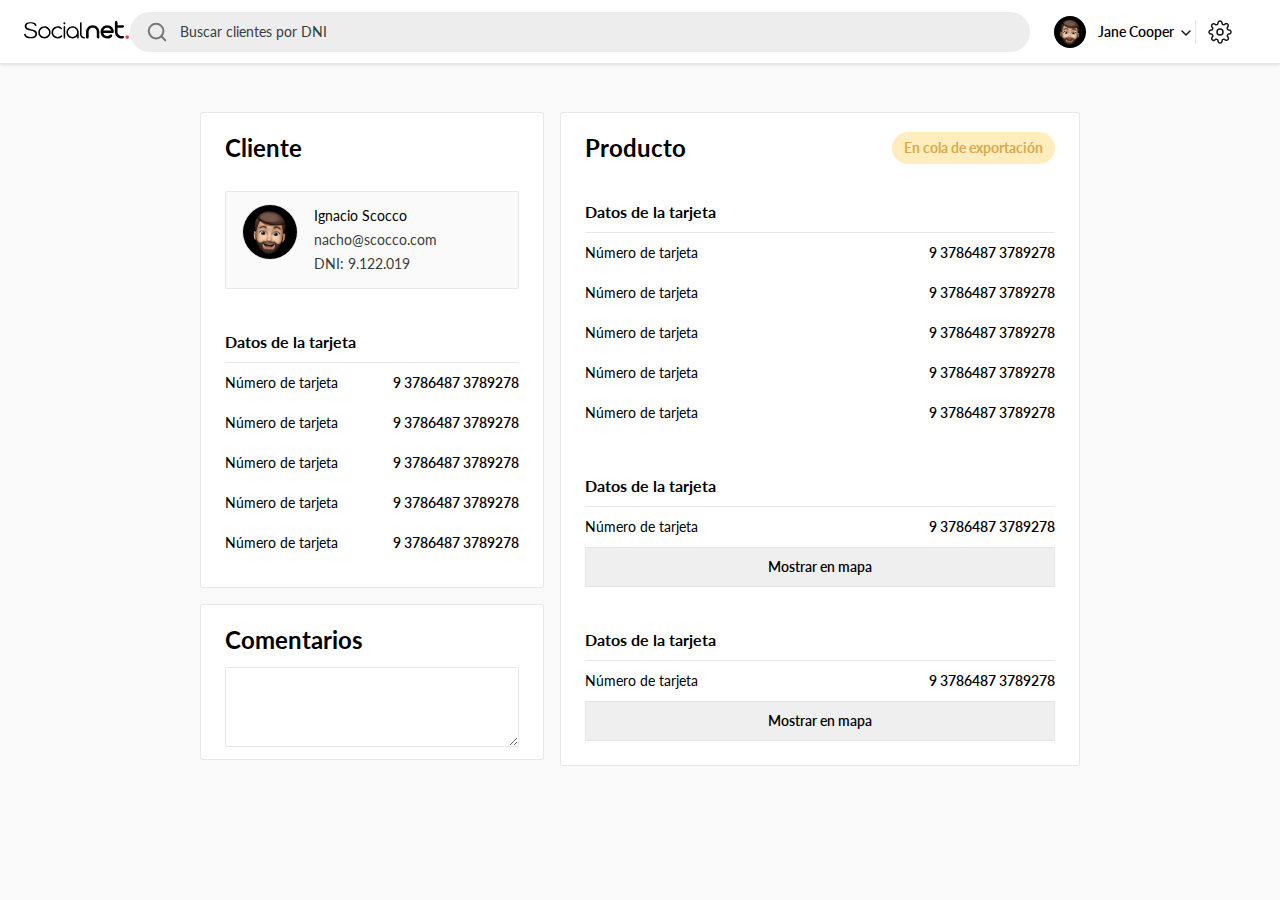
==== index.html @ 260677ef "Initial commit" ====
<!DOCTYPE html>
<html lang="en" dir="ltr">

<head>
    <meta charset="utf-8">
    <title>move dni</title>
    <link rel="stylesheet" href="./style/reset.css" />
    <link rel="stylesheet" href="./style/style.css" />
    <link rel="icon" type="image/x-icon" href="./images/favicon.ico">
    <meta name="viewport" content="width=device-width,initial-scale=1">
    <script type="text/javascript" src="js/main.js"></script>
</head>

<body>
    <section class="navigation" id="navigation">
        <div class="logo">
            <img src="./style/images/socialnet.svg">
        </div>
        <div class="searchbar">
            <img class="icon" src="./style/images/icons/search.svg">
            <p class="placeholder text-grey">Buscar clientes por DNI</p>

        </div>
        <div class="links-right">
            <img class="profile-pic" src="style/images/profile.jpeg">
            <div class="profile-name">
                <p> Jane Cooper</p>
                <img class="icon" src="./style/images/icons/dropdown.svg">
            </div>
            <span class="divider"></span>
            <img class="icon" src="style/images/icons/settings.svg">
        </div>
    </section>
    <!-- <div class="toast toast-resting">
        <p>Encontrá clientes ingresando su DNI en el buscador</p>
    </div> -->

    <!-- <div class="illustration">
        <img src="style/images/machines.png">
    </div> -->

    <div class="content">
        <!-- surfaces son las cards blancas -->
        <!-- columna izquierda -->
        <div class="left">
            <div class="surface">
                <div class="main-title">
                    <h1>Cliente</h1>
                    <span class="tag tag-yellow text-yellow">En cola de exportación</span>
                </div>
                <div class="card-client">
                    <img class="client-pic" src="./style/images/profile.jpeg">
                    <div class="client-details">
                        <p>Ignacio Scocco</p>
                        <p class="text-grey">nacho@scocco.com</p>
                        <p class="text-grey">DNI: 9.122.019 </p>
                    </div>
                </div>
                <div class="data-block">
                    <div class="subtitle">
                        <h2>Datos de la tarjeta</h2>
                    </div>
                    <div class="row-text">
                        <p class="row-title">Número de tarjeta</p>
                        <p class="row-key">9 3786487 3789278</p>
                    </div>
                    <div class="row-text">
                        <p class="row-title">Número de tarjeta</p>
                        <p class="row-key">9 3786487 3789278</p>
                    </div>
                    <div class="row-text">
                        <p class="row-title">Número de tarjeta</p>
                        <p class="row-key">9 3786487 3789278</p>
                    </div>
                    <div class="row-text">
                        <p class="row-title">Número de tarjeta</p>
                        <p class="row-key">9 3786487 3789278</p>
                    </div>
                    <div class="row-text">
                        <p class="row-title">Número de tarjeta</p>
                        <p class="row-key">9 3786487 3789278</p>
                    </div>
                </div>
            </div>
            <div class="surface second">
                <div class="main-title">
                    <h1>Comentarios</h1>
                    <span class="tag tag-yellow text-yellow">En cola de exportación</span>
                </div>
                <textarea rows="row" class="comments"></textarea>
            </div>
        </div>
        <!-- columna derecha -->
        <div class="surface right">
            <div class="main-title">
                <h1>Producto</h1>
                <span class="tag tag-yellow text-yellow">En cola de exportación</span>
            </div>
            <!-- estos sin los bloques subtitle + rows de data -->
            <div class="data-block">
                <div class="subtitle">
                    <h2>Datos de la tarjeta</h2>
                </div>
                <div class="row-text">
                    <p class="row-title">Número de tarjeta</p>
                    <p class="row-key">9 3786487 3789278</p>
                </div>
                <div class="row-text">
                    <p class="row-title">Número de tarjeta</p>
                    <p class="row-key">9 3786487 3789278</p>
                </div>
                <div class="row-text">
                    <p class="row-title">Número de tarjeta</p>
                    <p class="row-key">9 3786487 3789278</p>
                </div>
                <div class="row-text">
                    <p class="row-title">Número de tarjeta</p>
                    <p class="row-key">9 3786487 3789278</p>
                </div>
                <div class="row-text">
                    <p class="row-title">Número de tarjeta</p>
                    <p class="row-key">9 3786487 3789278</p>
                </div>
            </div>
            <!-- acá viene otro bloque -->
            <div class="data-block">
                <div class="subtitle">
                    <h2>Datos de la tarjeta</h2>
                </div>
                <div class="row-text">
                    <p class="row-title">Número de tarjeta</p>
                    <p class="row-key">9 3786487 3789278</p>
                </div>
                <button class="button">
                    <p>Mostrar en mapa</p>
                </button>
            </div>

            <div class="data-block">
                <div class="subtitle">
                    <h2>Datos de la tarjeta</h2>
                </div>
                <div class="row-text">
                    <p class="row-title">Número de tarjeta</p>
                    <p class="row-key">9 3786487 3789278</p>
                </div>
                <button class="button">
                    <p>Mostrar en mapa</p>
                </button>
            </div>

        </div>
    </div>
</body>

</html>
---- style/style.css ----
@import url('https://fonts.googleapis.com/css2?family=Lato:wght@300;400;600;700;900&family=Work+Sans:wght@400;500;600&display=swap');
:root {
    --black: #17181A;
    --dark-grey: #3B3C3D;
    --dark-background: #ededed;
    --blue: #3E44C9;
    --pink: #FE7D72;
    --green: #6CA393;
    --yellow: #F7BD54;
    --light-blue: #00BFE7;
    --lines: #e8e8e8;
}

body {
    background-color: #fafafa;
}


/* fonts */

h1 {
    font-family: Lato;
    font-style: normal;
    font-weight: bold;
    font-size: 24px;
    line-height: 54px;
}

h2 {
    font-family: Lato;
    font-style: normal;
    font-weight: bold;
    font-size: 16px;
    line-height: 24px;
}

p,
.tag {
    font-family: Lato;
    font-style: normal;
    font-weight: normal;
    font-size: 14px;
    line-height: 24px;
}


/* font colors */

.text-black {
    color: var(--black);
}

.text-grey {
    color: var(--dark-grey);
}

.text-yellow {
    color: #DBA84B;
}


/* components */

.navigation {
    background-color: white;
    height: 64px;
    width: 100%;
    z-index: 2;
    border-bottom: 1px solid var(--lines);
    display: flex;
    justify-content: space-between;
    padding: 0px 24px;
    box-shadow: 0px 0px 4.72964px rgba(0, 0, 0, 0.16);
}

.navigation>*,
.searchbar>*,
.links-right>*,
.profile-name>* {
    align-self: center;
}

.logo {
    align-self: center;
}

.searchbar {
    background-color: var(--dark-background);
    border-radius: 80px;
    height: 40px;
    width: 900px;
    display: flex;
    flex-direction: row;
}

.searchbar .placeholder {
    margin-left: 12px;
}

.searchbar .icon {
    margin-left: 16px;
}

.links-right {
    position: relative;
    display: flex;
    flex-direction: row;
    justify-content: space-evenly;
    width: 226px;
    padding: 8px 12px;
}

.links-right .profile-pic {
    border-radius: 80px;
    width: 32px;
    height: 32px;
}

.profile-name p {
    display: inline-block;
    font-weight: 600;
}

.profile-name img {
    position: absolute;
    top: 16px;
    margin-left: 4px;
}

.links-right .divider {
    border-left: 1px solid var(--lines);
    height: 24px;
    width: 1px;
    margin-left: 8px;
}

.toast {
    width: 100%;
    height: 48px;
}

.toast p {
    display: inline-block;
    width: 100%;
    text-align: center;
    margin-top: 10px;
}

.toast-resting {
    border: 1px solid var(--lines);
    box-sizing: border-box;
    background-color: white;
}

.illustration {
    margin: auto;
    max-width: 500px;
}


/* columns and content */

.content {
    display: flex;
    flex-direction: row;
    margin: auto;
    width: fit-content;
    padding: 48px 0px;
}

.surface {
    background: #FFFFFF;
    /* grey */
    border: 1px solid var(--lines);
    box-sizing: border-box;
    border-radius: 2px;
    padding: 8px 24px;
}

.left {
    width: 344px;
    height: fit-content;
    display: flex;
    flex-direction: column;
}

.right {
    width: 520px;
    margin-left: 16px;
    height: fit-content;
}

.surface.second {
    margin-top: 16px;
}


/* Main title */

.main-title {
    height: 54px;
    display: flex;
    justify-content: space-between;
    align-items: center;
}

.main-title>* {
    display: inline-block;
    align-items: center;
}

.left .tag {
    display: none;
}

.tag {
    border-radius: 80px;
    padding: 4px 12px;
    height: 32px;
    font-weight: bold;
}

.tag-yellow {
    background-color: #FFEDBE;
}


/* data block */

.data-block {
    padding: 16px 0px;
}


/* subtitle */

.subtitle {
    height: 42px;
    border-bottom: 1px solid var(--lines);
}

.subtitle h2 {
    display: inline-block;
    vertical-align: middle;
    line-height: 42px;
}


/* rows of data */

.row-text p {
    display: inline-block;
    justify-self: center;
    line-height: 40px;
}

.row-text {
    display: flex;
    justify-content: space-between;
    height: 40px;
}

.row-text .row-key {
    font-weight: 600;
}


/* button */

.button {
    width: 100%;
    border: 1px solid var(--lines);
    height: 40px;
}

.button:hover {
    background-color: #fafafa;
}

.button p {
    font-weight: 600;
}


/* card client */

.card-client {
    width: 100%;
    padding: 12px 16px;
    margin: 16px 0px;
    background: #FAFAFA;
    border: 1px solid #E8E8E8;
    box-sizing: border-box;
    border-radius: 2px;
    display: flex;
    flex-direction: row;
}

.card-client .client-pic {
    border-radius: 80px;
    border: 1px solid #E8E8E8;
    box-sizing: border-box;
    width: 56px;
    height: 56px;
}

.card-client .client-details {
    margin-left: 16px;
}


/* Comments */

.comments {
    border: 1px solid var(--lines);
    border-radius: 2px;
    width: 100%;
    height: 80px;
}
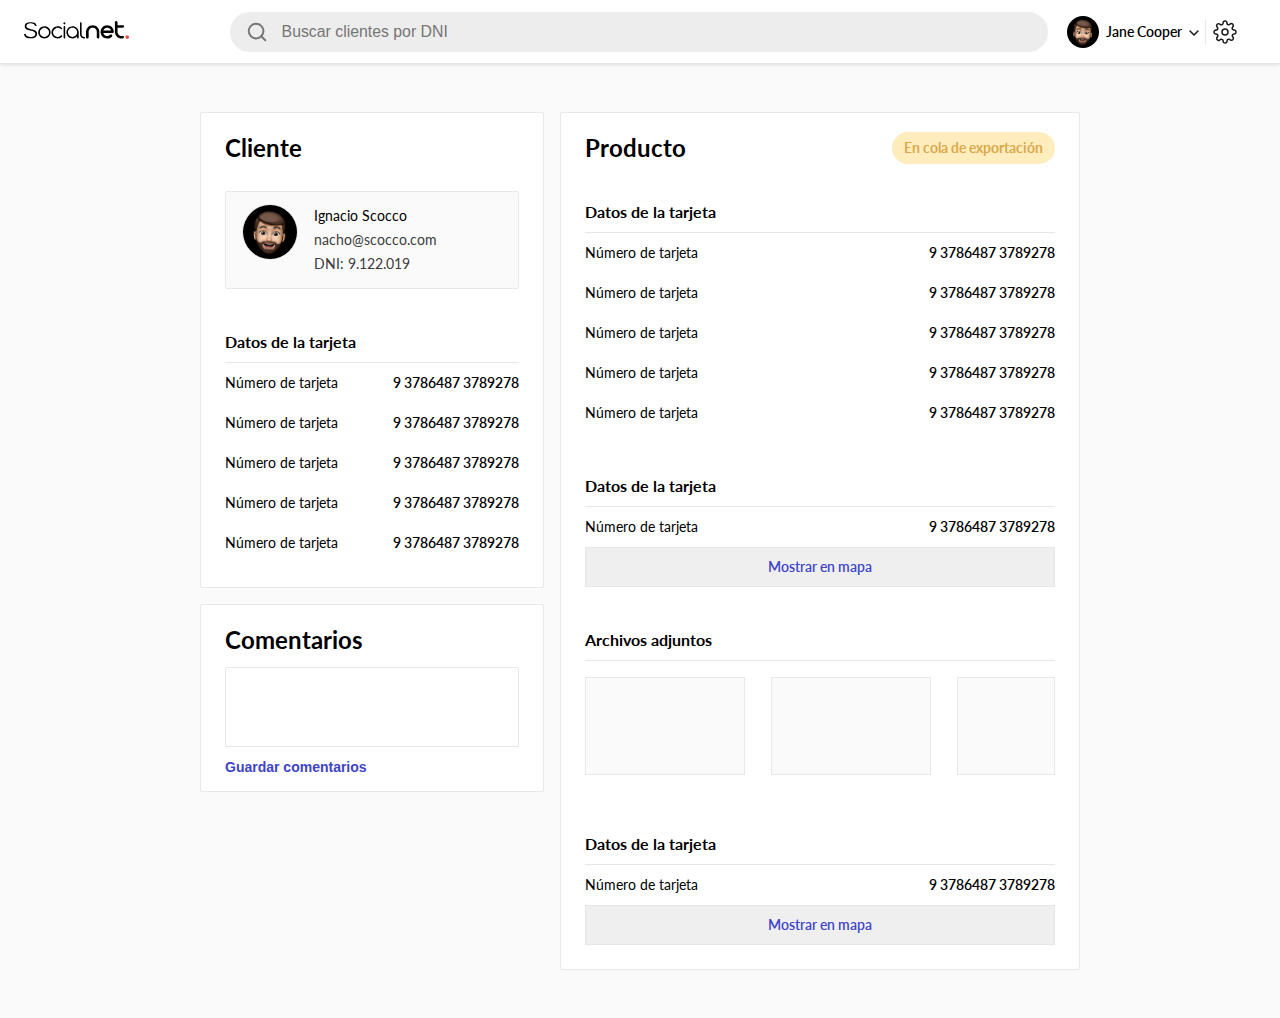
==== commit 54f53eb1: "buttons, login, and fixes" ====
--- a/index.html
+++ b/index.html
@@ -18,8 +18,8 @@
         </div>
         <div class="searchbar">
             <img class="icon" src="./style/images/icons/search.svg">
-            <p class="placeholder text-grey">Buscar clientes por DNI</p>
-
+            <input type="text" placeholder="Buscar clientes por DNI" onfocus="this.placeholder = ''" onblur="this.placeholder = 'Buscar clientes por DNI'" class="placeholder text-grey">
+            <img class="icon-close" src="./style/images/icons/close.svg">
         </div>
         <div class="links-right">
             <img class="profile-pic" src="style/images/profile.jpeg">
@@ -31,12 +31,23 @@
             <img class="icon" src="style/images/icons/settings.svg">
         </div>
     </section>
+
+    <!-- TOASTS -->
     <!-- <div class="toast toast-resting">
         <p>Encontrá clientes ingresando su DNI en el buscador</p>
     </div> -->
 
+    <!-- <div class="toast toast-error">
+        <p>No encontramos ningún cliente con ese DNI</p>
+    </div> -->
+
+    <!-- ILLUSTRATIONS -->
     <!-- <div class="illustration">
         <img src="style/images/machines.png">
+    </div> -->
+
+    <!-- <div class="illustration">
+        <img src="style/images/couch.png">
     </div> -->
 
     <div class="content">
@@ -88,6 +99,7 @@
                     <span class="tag tag-yellow text-yellow">En cola de exportación</span>
                 </div>
                 <textarea rows="row" class="comments"></textarea>
+                <button class="inline-button">Guardar comentarios</button>
             </div>
         </div>
         <!-- columna derecha -->
@@ -122,7 +134,7 @@
                     <p class="row-key">9 3786487 3789278</p>
                 </div>
             </div>
-            <!-- acá viene otro bloque -->
+            <!-- otro bloque -->
             <div class="data-block">
                 <div class="subtitle">
                     <h2>Datos de la tarjeta</h2>
@@ -135,7 +147,25 @@
                     <p>Mostrar en mapa</p>
                 </button>
             </div>
+            <!-- archivos -->
+            <div class="data-block">
+                <div class="subtitle">
+                    <h2>Archivos adjuntos</h2>
+                </div>
+                <div class="row-photos">
+                    <div class="photo-id">
+                        <img src="">
+                    </div>
+                    <div class="photo-id">
+                        <img src="">
+                    </div>
+                    <div class="photo-selfie">
+                        <img src="">
+                    </div>
+                </div>
 
+            </div>
+            <!-- otro bloque -->
             <div class="data-block">
                 <div class="subtitle">
                     <h2>Datos de la tarjeta</h2>
--- a/style/style.css
+++ b/style/style.css
@@ -12,6 +12,7 @@
 }
 
 body {
+    position: relative;
     background-color: #fafafa;
 }
 
@@ -35,6 +36,7 @@
 }
 
 p,
+label,
 .tag {
     font-family: Lato;
     font-style: normal;
@@ -62,6 +64,7 @@
 /* components */
 
 .navigation {
+    position: relative;
     background-color: white;
     height: 64px;
     width: 100%;
@@ -82,9 +85,11 @@
 
 .logo {
     align-self: center;
+    width: 226px;
 }
 
 .searchbar {
+    position: relative;
     background-color: var(--dark-background);
     border-radius: 80px;
     height: 40px;
@@ -95,10 +100,29 @@
 
 .searchbar .placeholder {
     margin-left: 12px;
+    border: none;
+    background: none;
+    outline: none;
+    width: 80%;
 }
 
 .searchbar .icon {
     margin-left: 16px;
+}
+
+.searchbar .icon-close {
+    display: none;
+}
+
+.placeholder:focus+.icon-close {
+    display: inline;
+    position: absolute;
+    right: 8px;
+}
+
+.searchbar:hover {
+    background-color: white;
+    border: 1px inset var(--black);
 }
 
 .links-right {
@@ -116,9 +140,18 @@
     height: 32px;
 }
 
+.profile-name {
+    margin-right: 8px;
+}
+
 .profile-name p {
     display: inline-block;
     font-weight: 600;
+}
+
+.links-right>*:hover {
+    opacity: 80%;
+    cursor: pointer;
 }
 
 .profile-name img {
@@ -144,6 +177,7 @@
     width: 100%;
     text-align: center;
     margin-top: 10px;
+    font-weight: 700;
 }
 
 .toast-resting {
@@ -152,9 +186,20 @@
     background-color: white;
 }
 
+.toast-error {
+    border-bottom: 1px solid #FE4E40;
+    background: #FFD1D1;
+    color: #FE4E40;
+}
+
 .illustration {
     margin: auto;
     max-width: 500px;
+}
+
+.illustration-login {
+    margin: auto;
+    max-width: 320px;
 }
 
 
@@ -264,6 +309,32 @@
     font-weight: 600;
 }
 
+.row-photos {
+    display: flex;
+    justify-content: space-between;
+    padding: 16px 0px;
+}
+
+
+/* photos */
+
+.photo-id {
+    height: 98px;
+    width: 160px;
+    background: url() #fafafa;
+    border: 1px solid var(--lines)
+}
+
+.photo-selfie {
+    height: 98px;
+    width: 98px;
+    background: url() #fafafa;
+    border: 1px solid var(--lines)
+}
+
+.photo-id:hover,
+.photo-selfie:hover {}
+
 
 /* button */
 
@@ -271,6 +342,7 @@
     width: 100%;
     border: 1px solid var(--lines);
     height: 40px;
+    color: var(--blue);
 }
 
 .button:hover {
@@ -279,6 +351,20 @@
 
 .button p {
     font-weight: 600;
+}
+
+.inline-button {
+    background: none;
+    outline: none;
+    border: none;
+    padding: 8px 0px;
+    font-weight: 600;
+    font-size: 14px;
+    color: var(--blue);
+}
+
+.inline-button:hover {
+    opacity: 80%;
 }
 
 
@@ -313,7 +399,58 @@
 
 .comments {
     border: 1px solid var(--lines);
+    resize: none;
+    background: none;
+    outline: none;
     border-radius: 2px;
     width: 100%;
     height: 80px;
+    padding: 8px;
+}
+
+
+/* form */
+
+.login-content {
+    width: 360px;
+    margin: auto;
+    /* margin-top: 24px; */
+}
+
+.login-content h1 {
+    display: inline-block;
+    margin-bottom: 8px;
+}
+
+.login-button {
+    margin-top: 24px;
+    font-weight: 600;
+    color: var(--blue);
+    height: 48px;
+}
+
+.field-box {
+    height: 40px;
+    -webkit-transition: all 0.30s ease-in-out;
+    -moz-transition: all 0.30s ease-in-out;
+    -ms-transition: all 0.30s ease-in-out;
+    -o-transition: all 0.30s ease-in-out;
+    outline: none;
+    padding: 3px 0px 3px 3px;
+    margin: 5px 1px 3px 0px;
+    border: 1px solid #DDDDDD;
+}
+
+.field-box:focus {
+    border: 1px solid var(--black);
+    box-shadow: none;
+}
+
+form {
+    display: flex;
+    flex-direction: column;
+}
+
+#login {
+    padding-top: 40px;
 }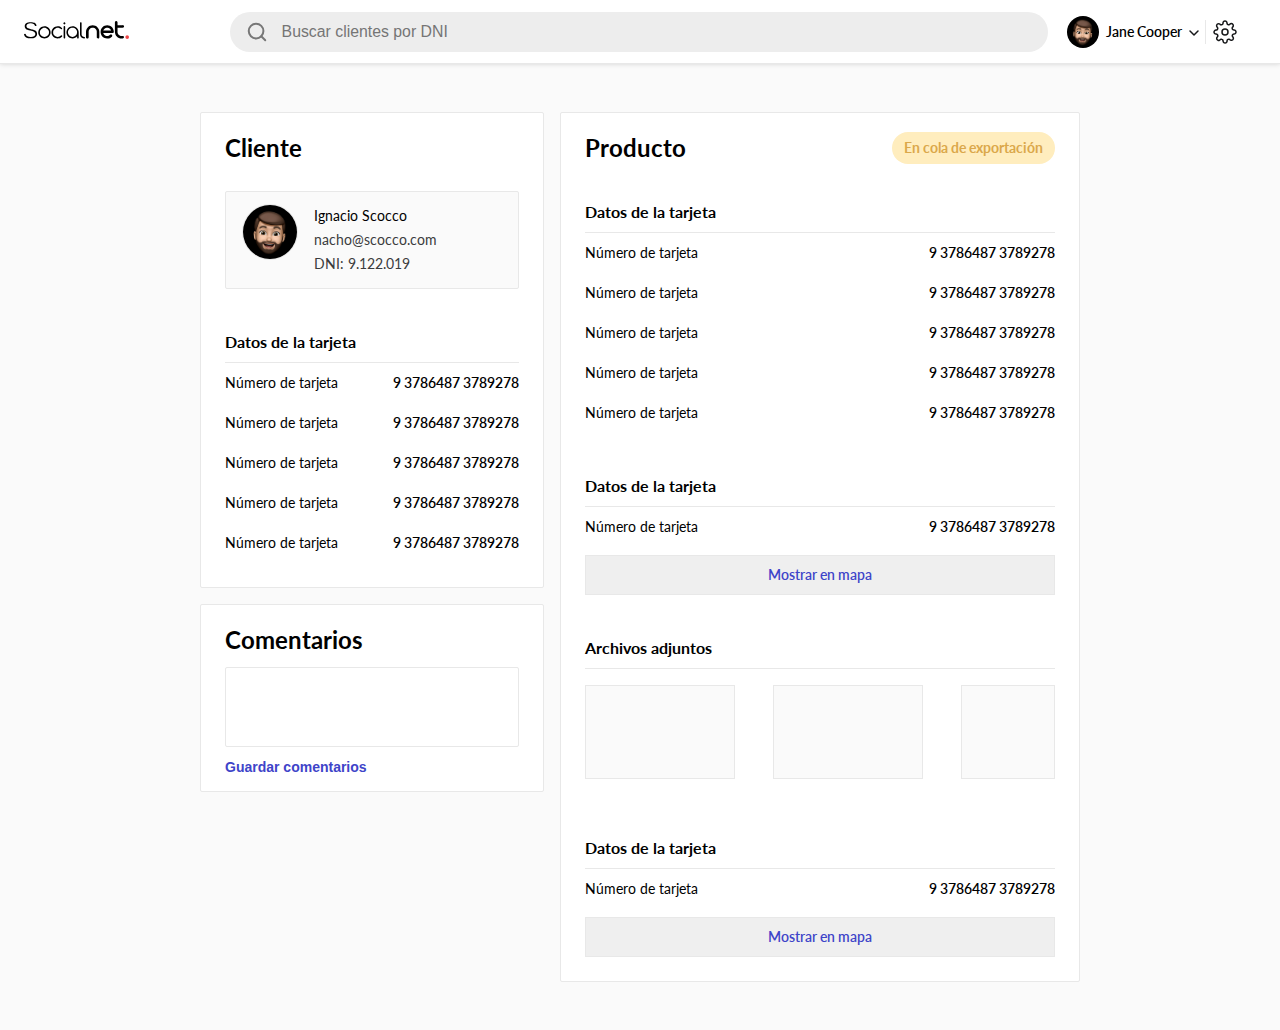
==== commit 6647d5fb: "added validador" ====
--- a/index.html
+++ b/index.html
@@ -143,7 +143,7 @@
                     <p class="row-title">Número de tarjeta</p>
                     <p class="row-key">9 3786487 3789278</p>
                 </div>
-                <button class="button">
+                <button class="button small-btn">
                     <p>Mostrar en mapa</p>
                 </button>
             </div>
@@ -152,7 +152,7 @@
                 <div class="subtitle">
                     <h2>Archivos adjuntos</h2>
                 </div>
-                <div class="row-photos">
+                <div class="row-photos-small">
                     <div class="photo-id">
                         <img src="">
                     </div>
@@ -174,7 +174,7 @@
                     <p class="row-title">Número de tarjeta</p>
                     <p class="row-key">9 3786487 3789278</p>
                 </div>
-                <button class="button">
+                <button class="button small-btn">
                     <p>Mostrar en mapa</p>
                 </button>
             </div>
--- a/style/style.css
+++ b/style/style.css
@@ -213,6 +213,11 @@
     padding: 48px 0px;
 }
 
+.container {
+    width: 880px;
+    margin: auto;
+}
+
 .surface {
     background: #FFFFFF;
     /* grey */
@@ -239,6 +244,11 @@
     margin-top: 16px;
 }
 
+.block-full-width {
+    width: 880px;
+    margin: auto;
+}
+
 
 /* Main title */
 
@@ -309,31 +319,38 @@
     font-weight: 600;
 }
 
-.row-photos {
+.row-photos-small {
     display: flex;
     justify-content: space-between;
+    height: 126px;
     padding: 16px 0px;
 }
 
+.row-photos-big {
+    display: flex;
+    justify-content: space-between;
+    height: 186px;
+    padding: 16px 60px 16px 0px;
+}
+
 
 /* photos */
 
 .photo-id {
-    height: 98px;
-    width: 160px;
+    width: 32%;
     background: url() #fafafa;
     border: 1px solid var(--lines)
 }
 
 .photo-selfie {
-    height: 98px;
-    width: 98px;
+    width: 20%;
     background: url() #fafafa;
     border: 1px solid var(--lines)
 }
 
-.photo-id:hover,
-.photo-selfie:hover {}
+
+/* .photo-id:hover,
+.photo-selfie:hover {} */
 
 
 /* button */
@@ -341,8 +358,25 @@
 .button {
     width: 100%;
     border: 1px solid var(--lines);
+    color: var(--blue);
+    transition: 0.3s;
+}
+
+.small-btn {
+    margin-top: 8px;
     height: 40px;
-    color: var(--blue);
+}
+
+.big-btn {
+    height: 54px;
+}
+
+.col-2 {
+    width: 64%;
+}
+
+.col-1 {
+    width: 16%;
 }
 
 .button:hover {
@@ -365,6 +399,42 @@
 
 .inline-button:hover {
     opacity: 80%;
+}
+
+.button-navigation {
+    display: flex;
+    justify-content: space-between;
+}
+
+#reject {
+    color: #FE4E40;
+    border: 1px solid #FE4E40;
+}
+
+#approve {
+    color: #149F22;
+    border: 1px solid #149F22;
+}
+
+#cancel {
+    /* border: transparent; */
+    background: transparent;
+}
+
+#cancel:hover {
+    opacity: 80%;
+}
+
+#reject:hover {
+    border: 1px solid #FE4E40;
+    color: #FE4E40;
+    background-color: #FFDAD7;
+}
+
+#approve:hover {
+    border: 1px solid #149F22;
+    color: #149F22;
+    background-color: #E4F0E5;
 }
 
 
